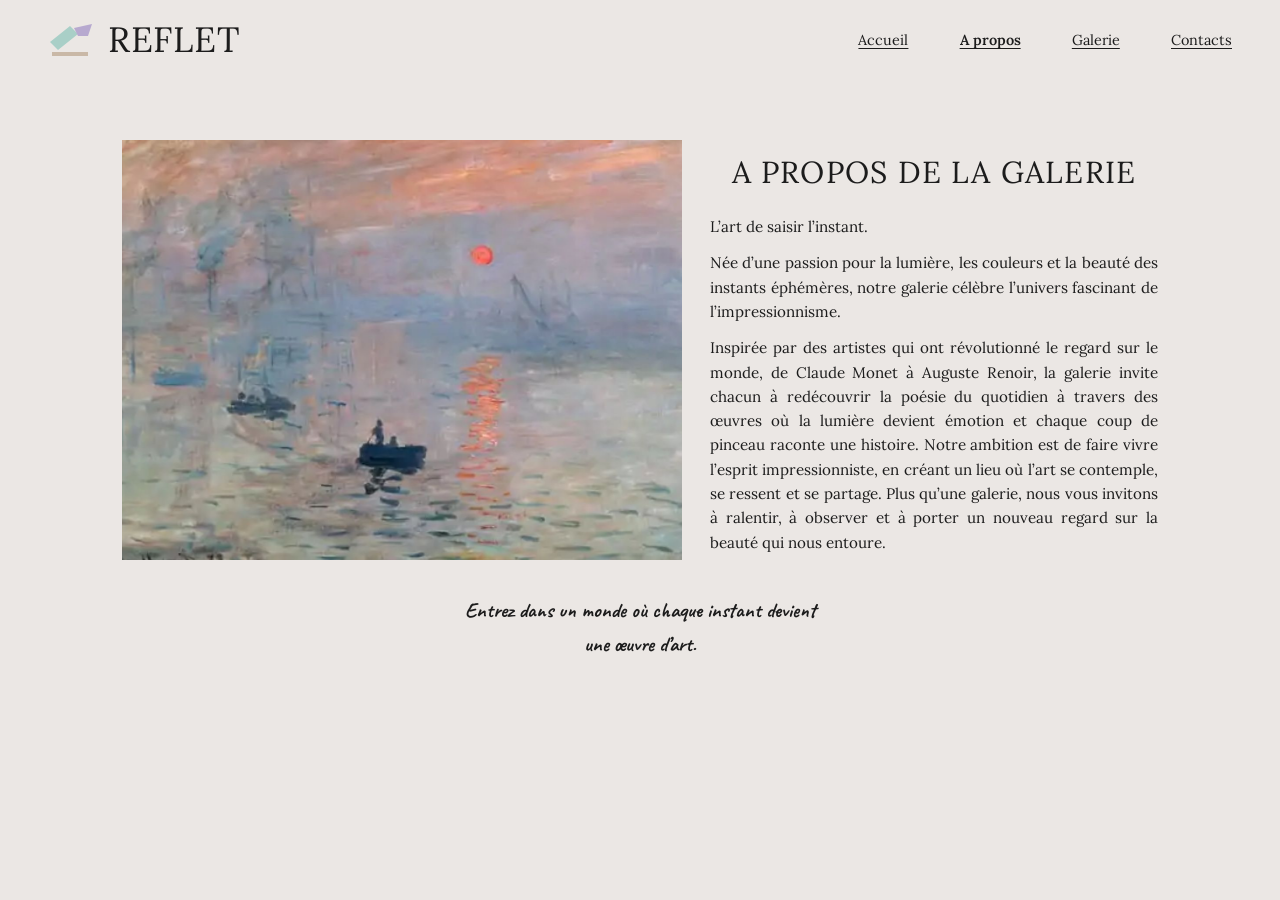
==== apropos.html @ e90bafa7 "Add files via upload" ====
<!DOCTYPE html>
<html lang="fr">
<head>
<meta charset="UTF-8">
<meta name="viewport" content="width=device-width, initial-scale=1">
<title>Reflet – A propos</title>
<link rel="preconnect" href="https://fonts.googleapis.com">
<link href="https://fonts.googleapis.com/css2?family=Caveat:wght@400;700&family=Lora:wght@400;600&display=swap" rel="stylesheet">
<link rel="stylesheet" href="style.css">
</head>
<body>
<header class="site-header">
  <a class="logo" href="index.html" aria-label="Reflet – accueil">
    <svg viewBox="0 0 48 36" aria-hidden="true"><path d="M2 20 L22 4 L30 12 L10 28Z" fill="#a9cfc7"/><path d="M26 6 L44 2 L40 14 L30 14Z" fill="#b7a9cf"/><path d="M4 30 H40 V34 H4Z" fill="#c9b8a6"/></svg>
    <span>REFLET</span>
  </a>
  <input type="checkbox" id="nav-toggle" class="nav-toggle">
  <label for="nav-toggle" class="burger" aria-label="Menu">☰</label>
  <nav class="nav" aria-label="Navigation principale">
    <ul>
      <li><a href="index.html">Accueil</a></li>
      <li><a href="apropos.html" aria-current="page">A propos</a></li>
      <li><a href="galerie.html">Galerie</a></li>
      <li><a href="contacts.html">Contacts</a></li>
    </ul>
  </nav>
</header>

<main class="about">
  <img class="about-img" src="images/impression-soleil-levant.jpg" alt="Impression, soleil levant">
  <h2>A PROPOS DE LA GALERIE</h2>
  <p>L’art de saisir l’instant.</p>
  <p>Née d’une passion pour la lumière, les couleurs et la beauté des instants éphémères, notre galerie célèbre l’univers fascinant de l’impressionnisme.</p>
  <p>Inspirée par des artistes qui ont révolutionné le regard sur le monde, de Claude Monet à Auguste Renoir, la galerie invite chacun à redécouvrir la poésie du quotidien à travers des œuvres où la lumière devient émotion et chaque coup de pinceau raconte une histoire. Notre ambition est de faire vivre l’esprit impressionniste, en créant un lieu où l’art se contemple, se ressent et se partage. Plus qu’une galerie, nous vous invitons à ralentir, à observer et à porter un nouveau regard sur la beauté qui nous entoure.</p>
  <p class="tagline">Entrez dans un monde où chaque instant devient<br>une œuvre d’art.</p>
</main>

<script src="script.js"></script>
</body>
</html>
---- style.css ----
:root{
  --bg:#ebe7e4;
  --ink:#1c1c1c;
  --teal:#a9cfc7;
  --lilac:#b7a9cf;
  --field:#d9d9d9;
  --serif:'Lora',Georgia,serif;
  --hand:'Caveat','Comic Sans MS',cursive;
}
*{box-sizing:border-box;margin:0;padding:0}
html{scroll-behavior:smooth}
body{background:var(--bg);color:var(--ink);font-family:var(--serif);line-height:1.6}
img{max-width:100%;display:block}
a{color:inherit}
:focus-visible{outline:2px solid #4a8f84;outline-offset:3px}

/* ----- Header ----- */
.site-header{display:flex;align-items:center;justify-content:space-between;
  padding:12px clamp(16px,4vw,48px);position:relative;z-index:5}
.logo{display:flex;align-items:center;gap:12px;text-decoration:none}
.logo svg{width:48px;height:36px}
.logo span{font-size:clamp(1.6rem,3vw,2.2rem);letter-spacing:.02em}
.nav ul{list-style:none;display:flex;gap:clamp(20px,4vw,52px)}
.nav a{font-size:.9rem;text-decoration:underline;text-underline-offset:3px}
.nav a[aria-current="page"]{font-weight:600}
.nav-toggle,.burger{display:none}

/* ----- Carousel (accueil) ----- */
.carousel{position:relative;height:clamp(180px,32vw,420px);overflow:hidden;background:#8da58a}
.slides{display:flex;height:100%;transition:transform .7s ease}
.slide{min-width:100%;height:100%;background-size:cover;background-position:center}
.slide:nth-child(1){background-image:url(images/slide1.jpg),linear-gradient(135deg,#9fb59a,#6f8f73)}
.slide:nth-child(2){background-image:url(images/slide2.jpg),linear-gradient(135deg,#e5b9a0,#8fa6b8)}
.slide:nth-child(3){background-image:url(images/slide3.jpg),linear-gradient(135deg,#b9c9a5,#d9c07f)}
.arrow{position:absolute;top:50%;transform:translateY(-50%);width:44px;height:44px;border:0;
  background:rgba(0,0,0,.25);color:#fff;font-size:1.6rem;cursor:pointer;border-radius:50%}
.arrow:hover{background:rgba(0,0,0,.45)}
.arrow.prev{left:12px}.arrow.next{right:12px}

.hero-title{text-align:center;padding:24px 16px 14px}
.hero-title h1{font-weight:400;font-size:clamp(2rem,5vw,3rem);letter-spacing:.03em}
.tagline{font-family:var(--hand);font-weight:700;font-size:1.25rem}
.banner{height:clamp(120px,22vw,260px);background:url(images/slide1.jpg) center/cover,linear-gradient(135deg,#9fb59a,#6f8f73)}

/* ----- A propos ----- */
.about{max-width:1100px;margin:0 auto;padding:clamp(24px,5vw,60px) clamp(16px,4vw,32px)}
.about-img{float:left;width:min(58%,560px);margin:0 28px 14px 0;aspect-ratio:4/3;object-fit:cover;
  background:linear-gradient(160deg,#e9b9a6,#7f9bb5)}
.about h2{font-weight:400;font-size:clamp(1.4rem,3vw,1.9rem);text-align:center;margin:8px 0 18px;letter-spacing:.04em}
.about p{text-align:justify;hyphens:auto;margin-bottom:12px;font-size:.95rem}
.about .tagline{clear:both;text-align:center;padding-top:20px;font-size:1.3rem}

/* ----- Galerie ----- */
.brush-title{position:relative;display:inline-block;margin-top:24px;padding:28px 70px 28px clamp(16px,4vw,40px);
  background:var(--teal);border-radius:0 60px 40px 0 / 0 40px 60px 0;min-width:min(340px,90%)}
.brush-title h1{font-weight:400;font-size:2rem}
.brush-title p{font-family:var(--hand);font-size:1.2rem}
.gallery-wrap{position:relative;padding:48px clamp(16px,4vw,48px) 70px}
.gallery{display:grid;grid-auto-flow:column;grid-auto-columns:minmax(230px,300px);gap:clamp(20px,4vw,50px);
  overflow-x:auto;scroll-snap-type:x mandatory;padding-bottom:10px;scrollbar-width:thin}
.card{scroll-snap-align:start}
.card .pic{aspect-ratio:3/4;background-size:cover;background-position:center}
.card:nth-child(1) .pic{background-image:url(images/morisot.jpg),linear-gradient(#a9c68f,#6b9a6e)}
.card:nth-child(2) .pic{background-image:url(images/monet.jpg),linear-gradient(#7fb0a4,#4f7f7a)}
.card:nth-child(3) .pic{background-image:url(images/benson.jpg),linear-gradient(#cfd8e6,#7da0c8)}
.card:nth-child(4) .pic{background-image:url(images/renoir.jpg),linear-gradient(#e7c4b0,#b27f6d)}
.card figcaption{font-family:var(--hand);font-weight:700;font-size:1.15rem;margin-top:10px}

/* ----- Contacts ----- */
.contact-page{position:relative;overflow:hidden}
.brush-deco{position:absolute;top:-10px;right:-30px;width:clamp(120px,22vw,230px);aspect-ratio:1;
  background:var(--teal);border-radius:60% 40% 55% 45%;opacity:.85;transform:rotate(-12deg);z-index:1}
.contact{display:grid;grid-template-columns:1fr 1fr;gap:clamp(24px,6vw,80px);
  max-width:1000px;margin:0 auto;padding:40px clamp(16px,4vw,32px) 60px}
.contact h1,.contact h2{font-weight:400;font-size:1.5rem;letter-spacing:.02em;margin-bottom:24px}
.form-title{font-size:.85rem;font-weight:600;margin-bottom:10px;display:block}
.contact form{display:grid;gap:10px;max-width:320px}
.contact input,.contact textarea{width:100%;border:0;background:var(--field);padding:10px;
  font:inherit;font-size:.75rem;border-radius:3px}
.contact textarea{min-height:80px;resize:vertical}
.contact button{border:0;background:var(--teal);padding:9px;font:inherit;font-size:.75rem;cursor:pointer;
  border-radius:3px;text-align:left}
.contact button:hover{background:#94c0b6}
.socials{display:flex;gap:10px;margin-top:40px}
.socials a{width:34px;height:34px;border-radius:50%;background:#fff;display:grid;place-items:center;
  text-decoration:none;font-weight:700;font-size:.85rem}
.info li{list-style:none;display:flex;gap:14px;align-items:center;margin-bottom:14px;font-size:.8rem}
.info .ico{font-size:1.3rem;width:26px;text-align:center}
.map{margin-top:20px;width:100%;height:170px;border:0}

/* ----- Responsive ----- */
@media (max-width:760px){
  .burger{display:block;cursor:pointer;font-size:1.8rem;line-height:1}
  .nav{position:absolute;top:100%;left:0;right:0;background:var(--bg);display:none;
    padding:12px 24px 20px;box-shadow:0 8px 12px rgba(0,0,0,.08)}
  .nav ul{flex-direction:column;gap:14px}
  .nav-toggle:checked ~ .nav{display:block}
  .about-img{float:none;width:100%;margin:0 0 18px}
  .contact{grid-template-columns:1fr}
  .arrow{width:36px;height:36px}
}
@media (prefers-reduced-motion:reduce){.slides{transition:none}html{scroll-behavior:auto}}
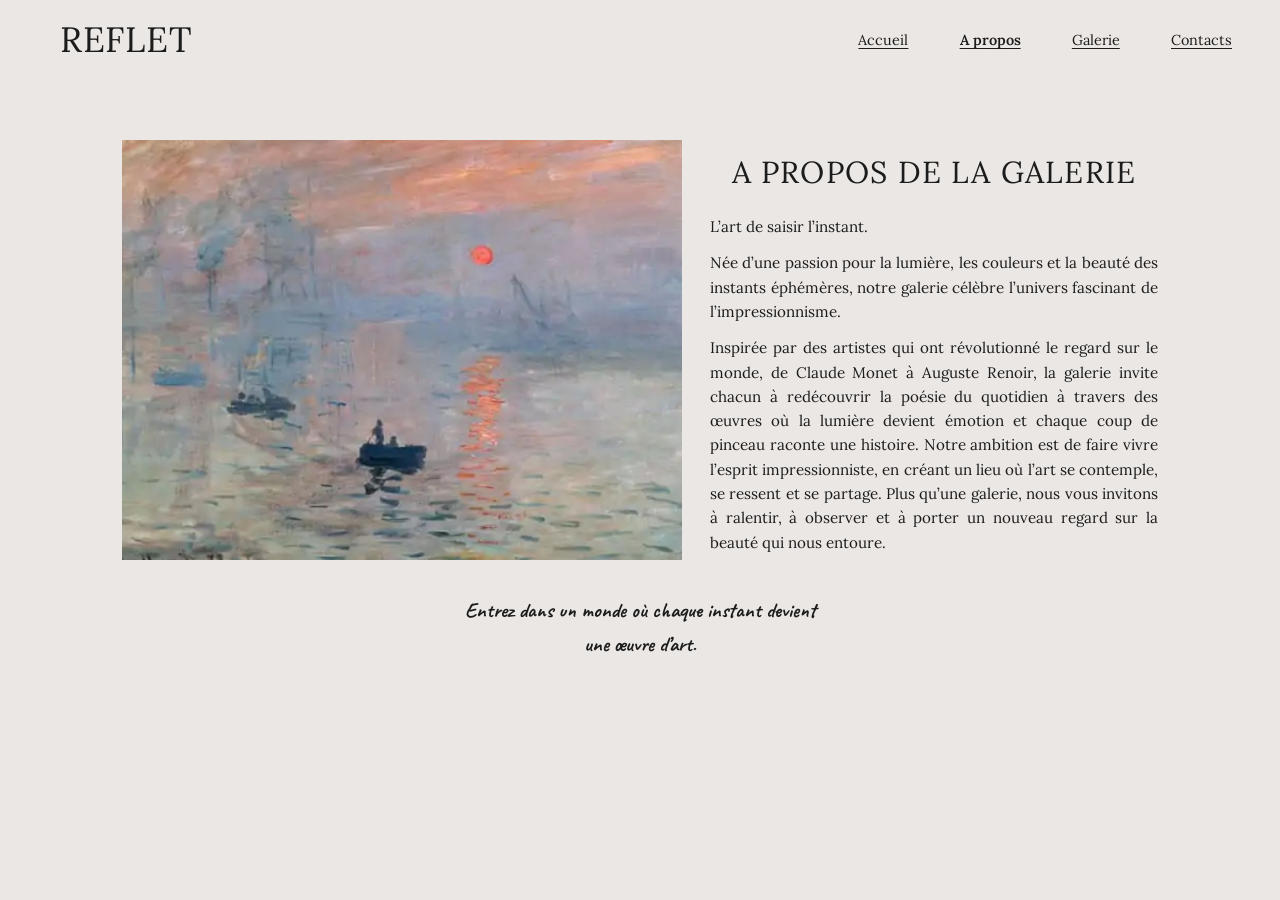
==== commit a030b960: "Update logo in the header of apropos.html" ====
--- a/apropos.html
+++ b/apropos.html
@@ -11,7 +11,7 @@
 <body>
 <header class="site-header">
   <a class="logo" href="index.html" aria-label="Reflet – accueil">
-    <svg viewBox="0 0 48 36" aria-hidden="true"><path d="M2 20 L22 4 L30 12 L10 28Z" fill="#a9cfc7"/><path d="M26 6 L44 2 L40 14 L30 14Z" fill="#b7a9cf"/><path d="M4 30 H40 V34 H4Z" fill="#c9b8a6"/></svg>
+   <img src="images/logo.png" alt="" class="logo-img">
     <span>REFLET</span>
   </a>
   <input type="checkbox" id="nav-toggle" class="nav-toggle">
@@ -37,4 +37,4 @@
 
 <script src="script.js"></script>
 </body>
-</html>+</html>
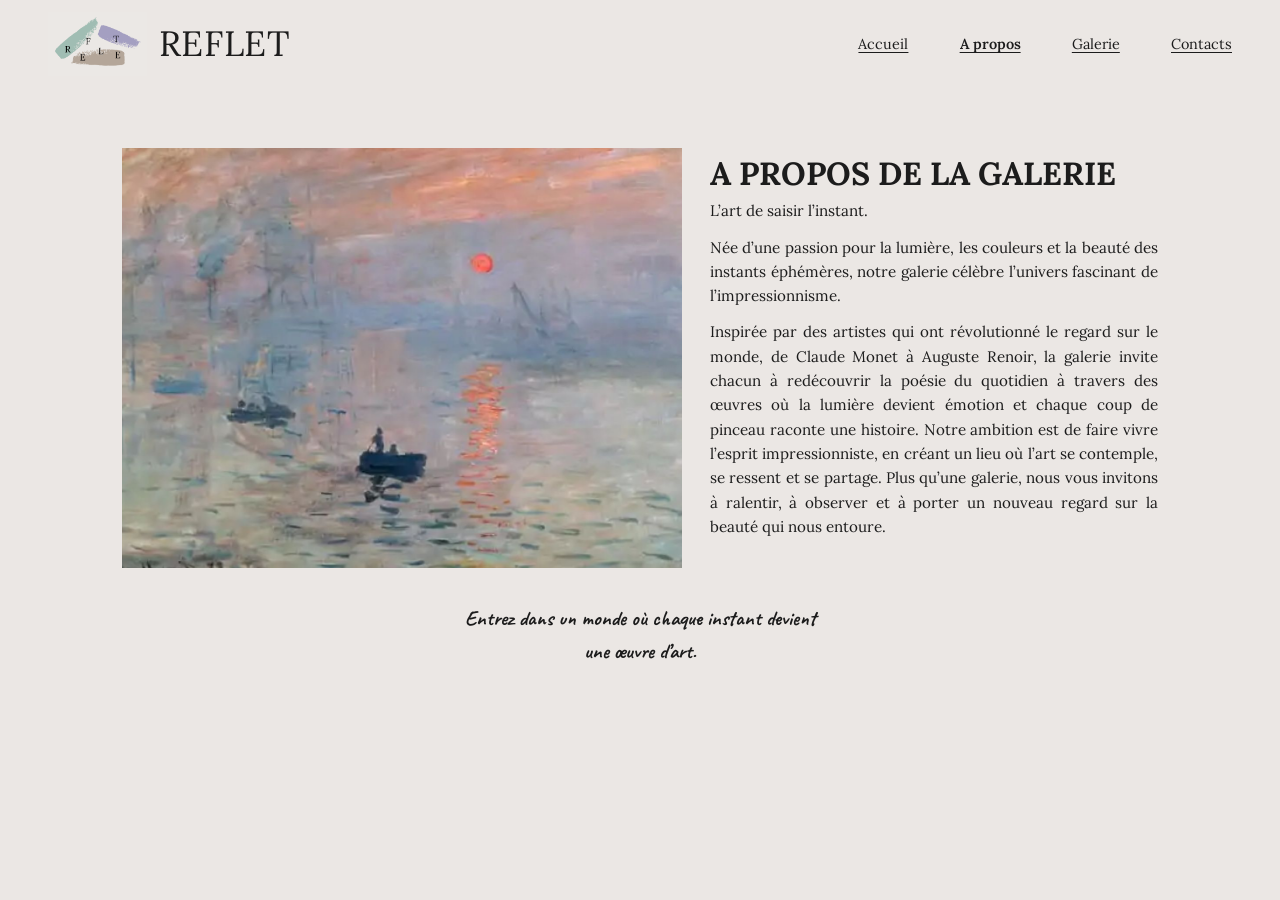
==== commit 2e8633a0: "Update header and main section in apropos.html" ====
--- a/apropos.html
+++ b/apropos.html
@@ -28,7 +28,7 @@
 
 <main class="about">
   <img class="about-img" src="images/impression-soleil-levant.jpg" alt="Impression, soleil levant">
-  <h2>A PROPOS DE LA GALERIE</h2>
+  <h1>A PROPOS DE LA GALERIE</h1>
   <p>L’art de saisir l’instant.</p>
   <p>Née d’une passion pour la lumière, les couleurs et la beauté des instants éphémères, notre galerie célèbre l’univers fascinant de l’impressionnisme.</p>
   <p>Inspirée par des artistes qui ont révolutionné le regard sur le monde, de Claude Monet à Auguste Renoir, la galerie invite chacun à redécouvrir la poésie du quotidien à travers des œuvres où la lumière devient émotion et chaque coup de pinceau raconte une histoire. Notre ambition est de faire vivre l’esprit impressionniste, en créant un lieu où l’art se contemple, se ressent et se partage. Plus qu’une galerie, nous vous invitons à ralentir, à observer et à porter un nouveau regard sur la beauté qui nous entoure.</p>
--- a/style.css
+++ b/style.css
@@ -18,7 +18,7 @@
 .site-header{display:flex;align-items:center;justify-content:space-between;
   padding:12px clamp(16px,4vw,48px);position:relative;z-index:5}
 .logo{display:flex;align-items:center;gap:12px;text-decoration:none}
-.logo svg{width:48px;height:36px}
+.logo-img{height:clamp(44px,6vw,64px);width:auto}
 .logo span{font-size:clamp(1.6rem,3vw,2.2rem);letter-spacing:.02em}
 .nav ul{list-style:none;display:flex;gap:clamp(20px,4vw,52px)}
 .nav a{font-size:.9rem;text-decoration:underline;text-underline-offset:3px}
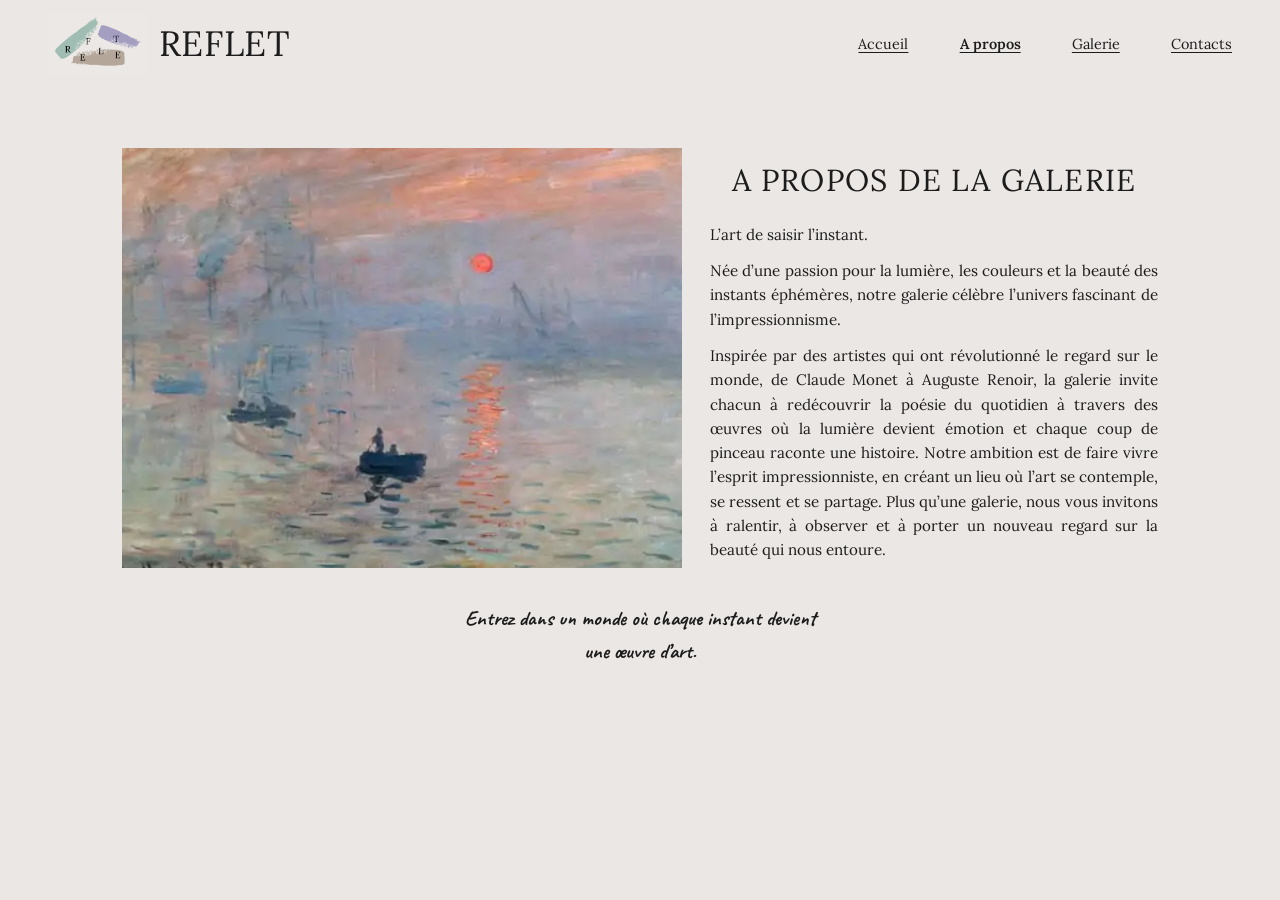
==== commit 92e38cc3: "Fix HTML structure and improve formatting" ====
--- a/apropos.html
+++ b/apropos.html
@@ -26,7 +26,7 @@
   </nav>
 </header>
 
-<main class="about">
+<main class="about" id="contenu">
   <img class="about-img" src="images/impression-soleil-levant.jpg" alt="Impression, soleil levant">
   <h1>A PROPOS DE LA GALERIE</h1>
   <p>L’art de saisir l’instant.</p>
--- a/style.css
+++ b/style.css
@@ -46,7 +46,7 @@
 .about{max-width:1100px;margin:0 auto;padding:clamp(24px,5vw,60px) clamp(16px,4vw,32px)}
 .about-img{float:left;width:min(58%,560px);margin:0 28px 14px 0;aspect-ratio:4/3;object-fit:cover;
   background:linear-gradient(160deg,#e9b9a6,#7f9bb5)}
-.about h2{font-weight:400;font-size:clamp(1.4rem,3vw,1.9rem);text-align:center;margin:8px 0 18px;letter-spacing:.04em}
+.about h1{font-weight:400;font-size:clamp(1.4rem,3vw,1.9rem);text-align:center;margin:8px 0 18px;letter-spacing:.04em}
 .about p{text-align:justify;hyphens:auto;margin-bottom:12px;font-size:.95rem}
 .about .tagline{clear:both;text-align:center;padding-top:20px;font-size:1.3rem}
 
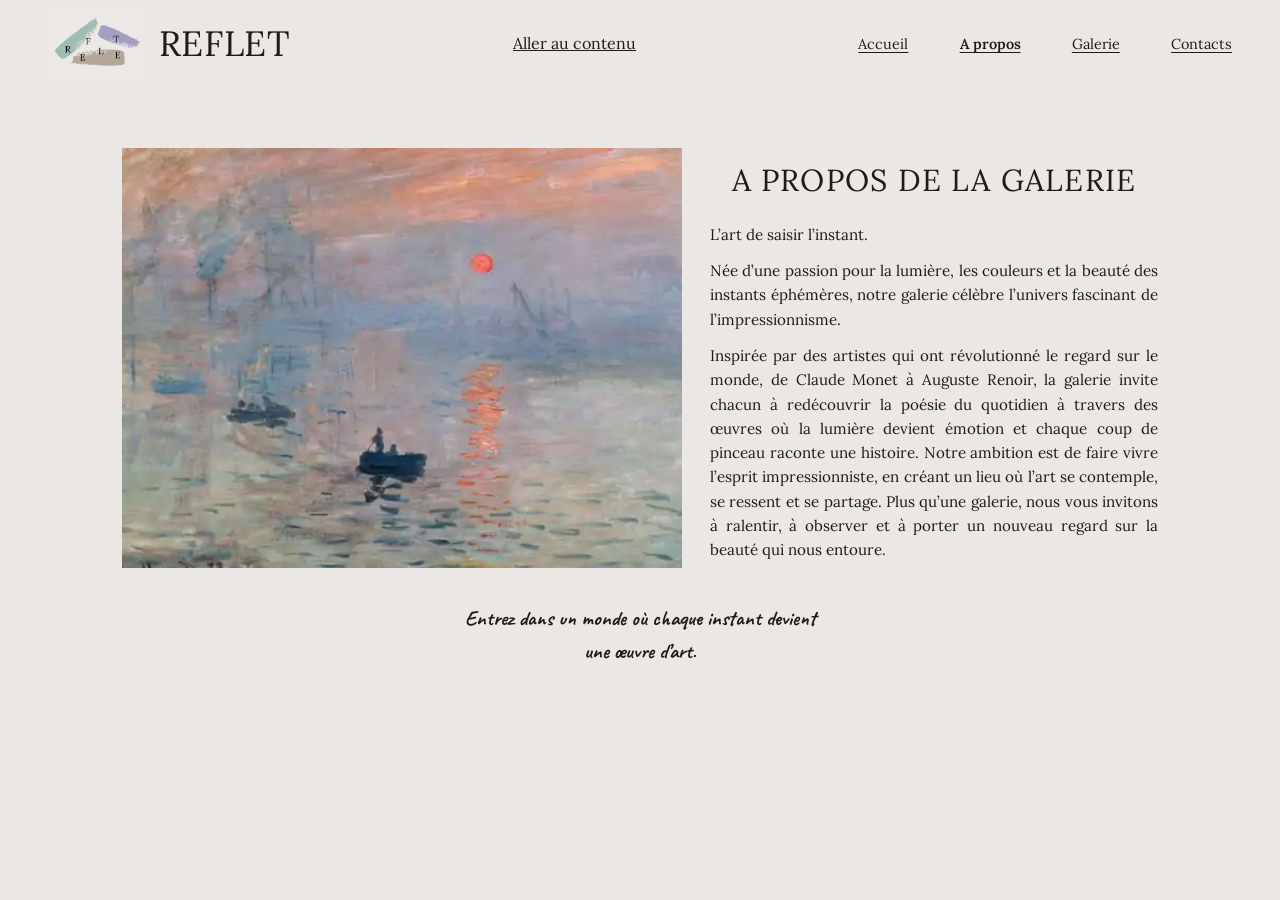
==== commit f83f52c5: "Enhance header with skip link for accessibility Added skip link for accessibility and improved heade" ====
--- a/apropos.html
+++ b/apropos.html
@@ -1,6 +1,8 @@
 <!DOCTYPE html>
 <html lang="fr">
 <head>
+<meta name="description" content="Reflet, galerie d'art impressionniste à Nice : découvrez les œuvres de Monet, Morisot et Benson.">
+<link rel="icon" href="images/logo.png">
 <meta charset="UTF-8">
 <meta name="viewport" content="width=device-width, initial-scale=1">
 <title>Reflet – A propos</title>
@@ -13,6 +15,7 @@
   <a class="logo" href="index.html" aria-label="Reflet – accueil">
    <img src="images/logo.png" alt="" class="logo-img">
     <span>REFLET</span>
+    <a class="skip-link" href="#contenu">Aller au contenu</a>
   </a>
   <input type="checkbox" id="nav-toggle" class="nav-toggle">
   <label for="nav-toggle" class="burger" aria-label="Menu">☰</label>
